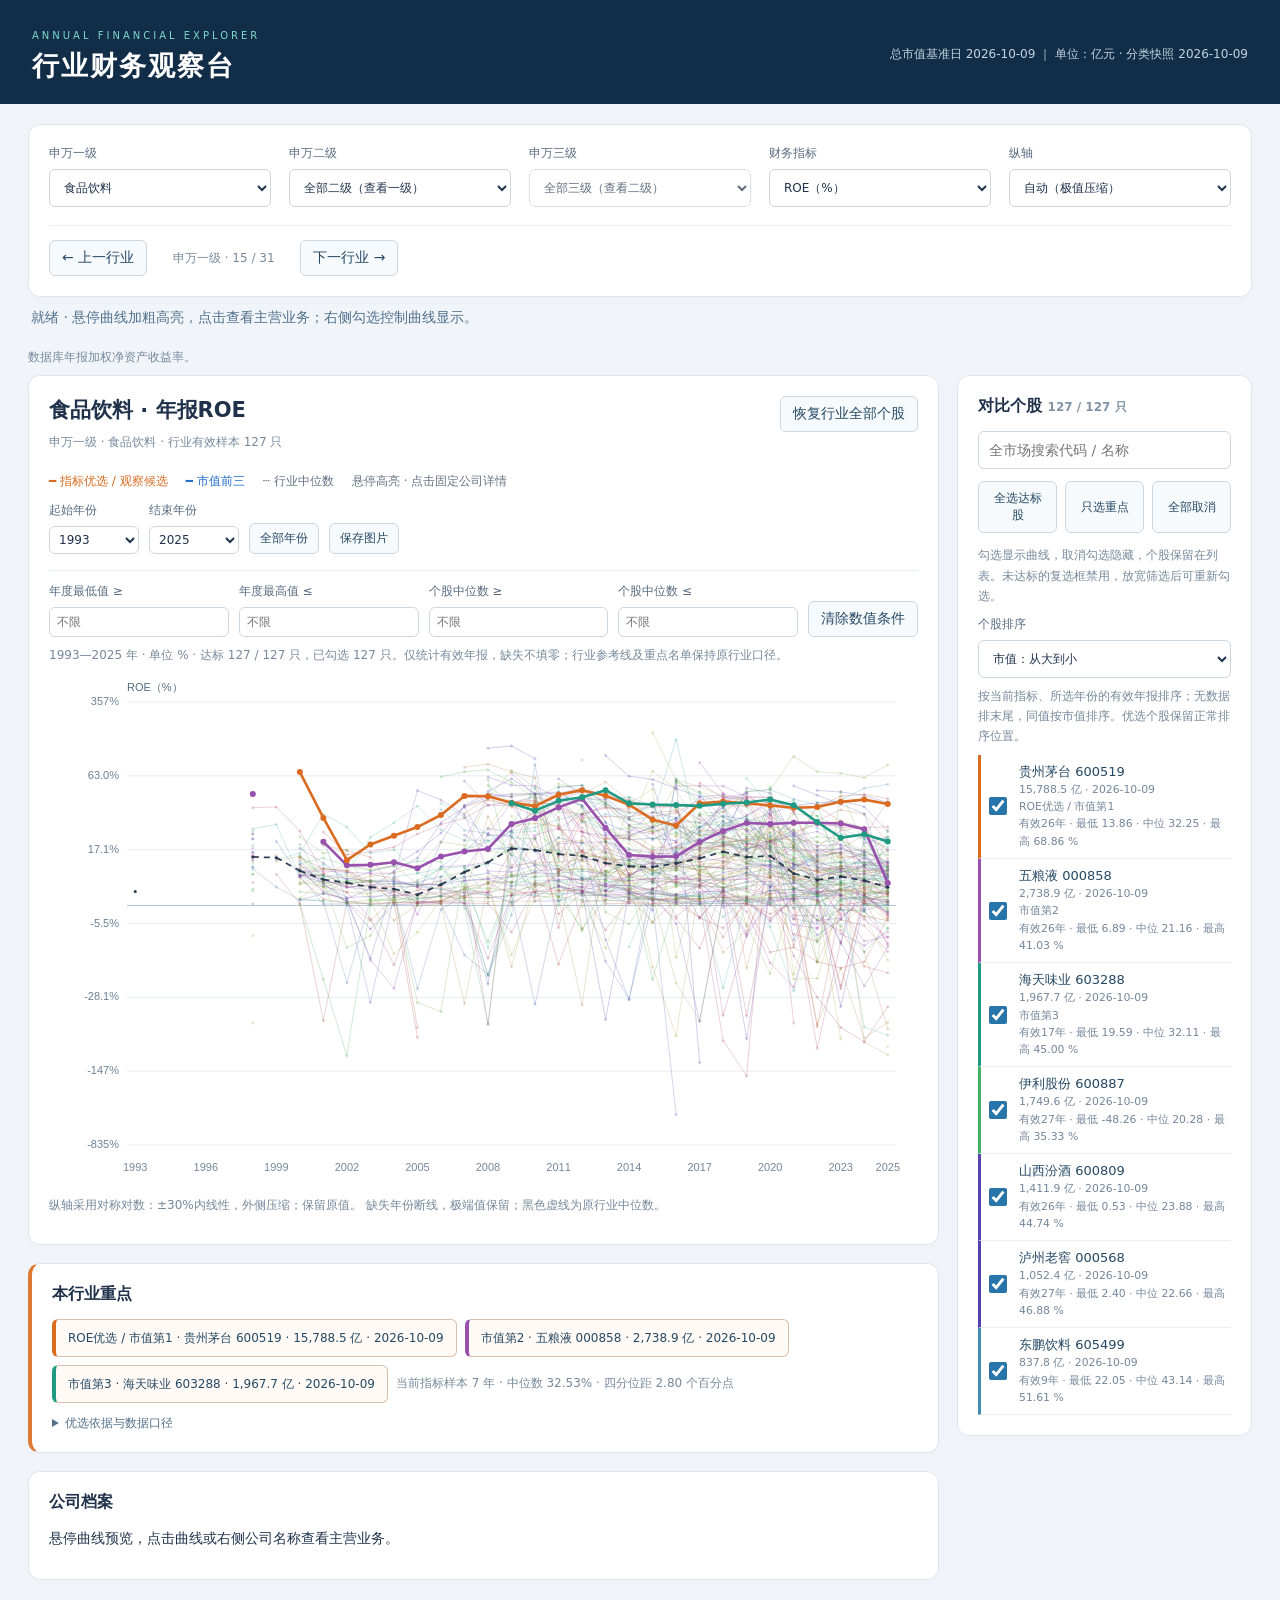
==== index.html @ 8f1af0cc "Add estimated dividend payout trends and annual coverage" ====
<!doctype html>
<html lang="zh-CN"><head><meta charset="utf-8"><meta name="viewport" content="width=device-width,initial-scale=1"><title>行业财务观察台</title><link rel="stylesheet" href="./style.css"><link rel="manifest" href="./manifest.webmanifest"><meta name="theme-color" content="#122d47"><link rel="icon" href="./icon.svg"></head>
<body><header><div><span class="eyebrow">ANNUAL FINANCIAL EXPLORER</span><h1>行业财务观察台</h1></div><div id="stamp"></div></header>
<main><section class="filters card">
<label>申万一级<select id="l1"></select></label><label>申万二级<select id="l2"></select></label><label>申万三级<select id="l3"></select></label>
<label>财务指标<select id="metric"><option value="roe">ROE · 净资产收益率</option><option value="gross_margin">毛利率</option><option value="roa">ROA · 总资产净利率</option><option value="debt_ratio">资产负债率</option></select></label>
<label>纵轴<select id="scale"><option value="auto">自动（极值压缩）</option><option value="linear">线性</option><option value="symlog">对称对数</option></select></label>
<nav class="industry-nav" aria-label="同级行业切换"><button id="prevIndustry" disabled>← 上一行业</button><span id="industryPosition" class="muted"></span><button id="nextIndustry" disabled>下一行业 →</button></nav>
</section>
<div id="status" role="status">正在读取本地数据库…</div>
<p id="metricNote" class="muted"></p><details id="payoutCoverage" hidden style="overflow:auto"></details>
<section class="workspace"><div class="maincol"><div class="card chartcard"><div class="charthead"><div><h2 id="title">年报历史曲线</h2><p id="subtitle"></p></div><button id="reset">恢复行业全部个股</button></div>
<div class="legend"><span class="orange">━ 指标优选 / 观察候选</span><span class="blue">━ 市值前三</span><span id="industryReference">┄ 行业中位数</span><span>悬停高亮 · 点击固定公司详情</span></div>
<div class="mobile-tools"><button id="mobileStocks">选择个股</button><button id="mobileFilters">数值筛选</button></div><div class="years"><label>起始年份 <select id="from"></select></label><label>结束年份 <select id="to"></select></label><button id="allYears">全部年份</button><button id="download">保存图片</button></div>
<div class="value-filters">
<label>年度最低值 ≥<input id="minValue" type="number" step="any" placeholder="不限"></label>
<label>年度最高值 ≤<input id="maxValue" type="number" step="any" placeholder="不限"></label>
<label>个股中位数 ≥<input id="minMedian" type="number" step="any" placeholder="不限"></label>
<label>个股中位数 ≤<input id="maxMedian" type="number" step="any" placeholder="不限"></label>
<button id="resetFilters">清除数值条件</button>
</div><p id="filterSummary" class="muted" role="status"></p>
<div id="plot"><canvas id="chart" aria-label="年报财务曲线图"></canvas><div id="tooltip" hidden></div></div><p id="axisnote" class="muted"></p></div>
<div class="card selection"><h3>本行业重点</h3><div id="picks"></div><details><summary>优选依据与数据口径</summary><p id="method"></p><p>市值前三在所选行业中有该指标数据、且有基准日有效总市值的股票内排名。个股增删只调整对比曲线，行业中位数和行业重点保持原行业口径。切换指标保留当前个股名单，切换行业恢复该行业全部个股。</p><p>年报报告期为12月31日，缺失不填零；除股利支付率外，行业中位数为当年有效个股的简单中位数；股利支付率为同样本分红估算合计除以归母净利润合计。按最近行业归属回溯历史，并非历史成分。毛利率不包含期间费用、税费等，不能代表净盈利能力。</p></details></div>
<div class="card"><h3 id="companyTitle">公司档案</h3><p id="companyMeta">悬停曲线预览，点击曲线或右侧公司名称查看主营业务。</p><div id="business"></div><div id="annual"></div></div></div>
<aside class="card" id="stockPanel"><button class="mobile-close" id="closeStocks">关闭个股面板</button><h3>对比个股 <span id="count"></span></h3><div class="search"><input id="search" placeholder="全市场搜索代码 / 名称" autocomplete="off"><div id="results"></div></div><div class="actions"><button id="selectAll">全选达标股</button><button id="onlyPicks">只选重点</button><button id="clear">全部取消</button></div><p class="muted">勾选显示曲线，取消勾选隐藏，个股保留在列表。未达标的复选框禁用，放宽筛选后可重新勾选。</p><label>个股排序<select id="stockSort" aria-describedby="sortNote"><option value="cap">市值：从大到小</option><option value="min">最小值：从大到小</option><option value="median">中位数：从大到小</option></select></label><p id="sortNote" class="muted">按当前指标、所选年份的有效年报排序；无数据排末尾，同值按市值排序。优选个股保留正常排序位置。</p><div id="roster"></div></aside></section>
</main><script src="./static-api.js"></script><script src="./app.js"></script><script src="./mobile.js"></script></body></html>
---- style.css ----
:root{font-family:"Microsoft YaHei",system-ui,sans-serif;color:#20324b;background:#f1f5f9;font-size:14px}*{box-sizing:border-box}body{margin:0}header{padding:26px 32px 20px;display:flex;justify-content:space-between;align-items:center;background:#122d47;color:white}h1{margin:6px 0 0;font-size:27px;letter-spacing:2px}.eyebrow{font-size:10px;letter-spacing:3px;color:#7ed9ce}#stamp{text-align:right;line-height:1.8;color:#c1d4e2;font-size:12px}main{padding:20px 28px;max-width:2000px;margin:auto}.card{background:white;border:1px solid #dce5ed;border-radius:12px;padding:20px;box-shadow:0 3px 12px #24375205}.filters{display:flex;gap:18px;flex-wrap:wrap;align-items:end}.filters label{flex:1;min-width:145px}label{font-size:12px;color:#596b80}select,input{display:block;width:100%;margin-top:7px;padding:10px;border:1px solid #cbd7e1;background:#fff;border-radius:6px;color:#20324b;font:inherit}button{border:1px solid #cbd7e1;border-radius:6px;padding:8px 12px;background:#f7fafc;color:#254965;cursor:pointer;font:inherit}button:hover{background:#e5f2f7;border-color:#80b6ce}button:disabled{opacity:.4;cursor:wait}#status{padding:12px 3px;color:#50708b;min-height:42px}.workspace{display:grid;grid-template-columns:minmax(0,1fr) 295px;gap:18px}.maincol{min-width:0;display:flex;flex-direction:column;gap:18px}aside{align-self:start;position:sticky;top:12px}h2{margin:0;font-size:21px}h3{margin:0 0 14px;font-size:16px}p{line-height:1.7;margin:8px 0}.muted,#subtitle{color:#77899b;font-size:12px}.charthead{display:flex;justify-content:space-between;gap:16px;align-items:start}.legend{display:flex;flex-wrap:wrap;gap:18px;font-size:12px;margin:12px 0;color:#627182}.orange{color:#d86a20}.blue{color:#216dcb}.years{display:flex;gap:10px;align-items:end}.years select{padding:5px;width:90px}.years button{font-size:12px;padding:6px 10px}#plot{position:relative;height:510px;margin-top:12px}canvas{width:100%;height:100%;display:block;cursor:crosshair}#tooltip{position:absolute;pointer-events:none;background:#152c44f2;color:white;padding:10px 13px;border-radius:6px;box-shadow:0 5px 20px #132f4b33;font-size:12px;line-height:1.8;max-width:300px;z-index:2}.selection{border-left:4px solid #de7934}#picks{display:flex;gap:8px;flex-wrap:wrap;margin-bottom:12px}.pick{border-color:#dcbfa9;background:#fffaf5;text-align:left;font-size:12px;line-height:1.7}summary{cursor:pointer;color:#53718a;font-size:12px}details p{color:#738192;font-size:12px}.actions{display:flex;gap:8px;margin:12px 0}.actions button{flex:1;font-size:12px}#roster{max-height:660px;overflow:auto}.stock{display:flex;align-items:center;border-bottom:1px solid #ecf0f4;padding:8px 0;gap:6px;border-left:3px solid transparent;padding-left:8px}.stock.active{background:#e9f5fb}.stock .name{flex:1;border:0;background:transparent;text-align:left;padding:0;font-size:13px}.stock small{display:block;color:#74869a;line-height:1.6}.stock .remove{border:0;background:transparent;font-size:18px;padding:4px;color:#8998a8}.search{position:relative}#results{max-height:280px;overflow:auto;background:white;box-shadow:0 8px 20px #28445a22}#results button{display:block;width:100%;border-radius:0;text-align:left;border:0;border-bottom:1px solid #edf1f5;font-size:12px}#annual{overflow:auto;max-height:230px}table{border-collapse:collapse;font-size:12px;width:100%;margin-top:16px}td,th{border-bottom:1px solid #e3eaf1;padding:7px 12px;text-align:right}a{color:#2874a1}#business{font-size:13px;line-height:1.9}#business p{margin:5px 0}#count{font-size:12px;color:#8294a5}@media(max-width:1050px){main{padding:16px}.workspace{grid-template-columns:minmax(0,1fr) 250px}.card{padding:14px}#plot{height:460px}}@media(max-width:760px){header{padding:20px}#stamp{display:none}.workspace{display:block}aside{position:static;margin-top:16px}.charthead{display:block}.charthead button{margin-top:8px}.filters{gap:10px}.filters label{min-width:130px}#plot{height:420px}}
:root .industry-nav{flex-basis:100%;display:flex;align-items:center;gap:14px;border-top:1px solid #edf1f5;padding-top:14px}.industry-nav span{min-width:125px;text-align:center}
:root .value-filters{display:flex;gap:10px;flex-wrap:wrap;align-items:end;margin-top:16px;padding-top:12px;border-top:1px solid #e6edf3}.value-filters label{flex:1;min-width:125px}.value-filters input{padding:7px;min-width:0}.stock input[type=checkbox]{width:18px;height:18px;flex:0 0 18px;margin:0 6px 0 0;padding:0;accent-color:#2875aa;cursor:pointer}.stock.filtered{background:#f6f8fa}.stock.filtered .name{color:#8995a3}.stock .filter-reason{color:#a5683e}.years{flex-wrap:wrap}

.mobile-tools,.mobile-close{display:none}
@media(max-width:760px){
 header{padding:14px 16px}h1{font-size:22px}main{padding:10px}.filters{padding:12px;gap:8px}.filters label{min-width:40%;font-size:12px}
 select,input,button{font-size:16px}select{padding:8px}button{min-height:42px}.industry-nav{position:sticky;top:0;background:white;z-index:8;gap:6px!important;justify-content:space-between}.industry-nav span{min-width:90px;font-size:11px}
 .mobile-tools{display:flex;gap:10px;margin:12px 0}.mobile-tools button{flex:1}.value-filters{display:none!important}.value-filters.expanded{display:flex!important}
 #stockPanel{display:none;position:fixed;inset:6px 6px 6px 6px;z-index:30;overflow:auto;margin:0;box-shadow:0 0 0 20px #102d4780}#stockPanel.open{display:block}.mobile-close{display:block;margin:0 0 16px auto}
 #roster{max-height:calc(100dvh - 265px)}.stock{padding-top:12px;padding-bottom:12px}.stock input[type=checkbox]{width:24px;height:24px;flex-basis:24px}
 .years{gap:6px}.years select{width:83px}.years button{min-height:35px}#plot{height:390px}.legend{gap:8px;font-size:11px}.charthead h2{font-size:18px}
}
@media(max-width:940px) and (orientation:landscape){#plot{height:68vh}}
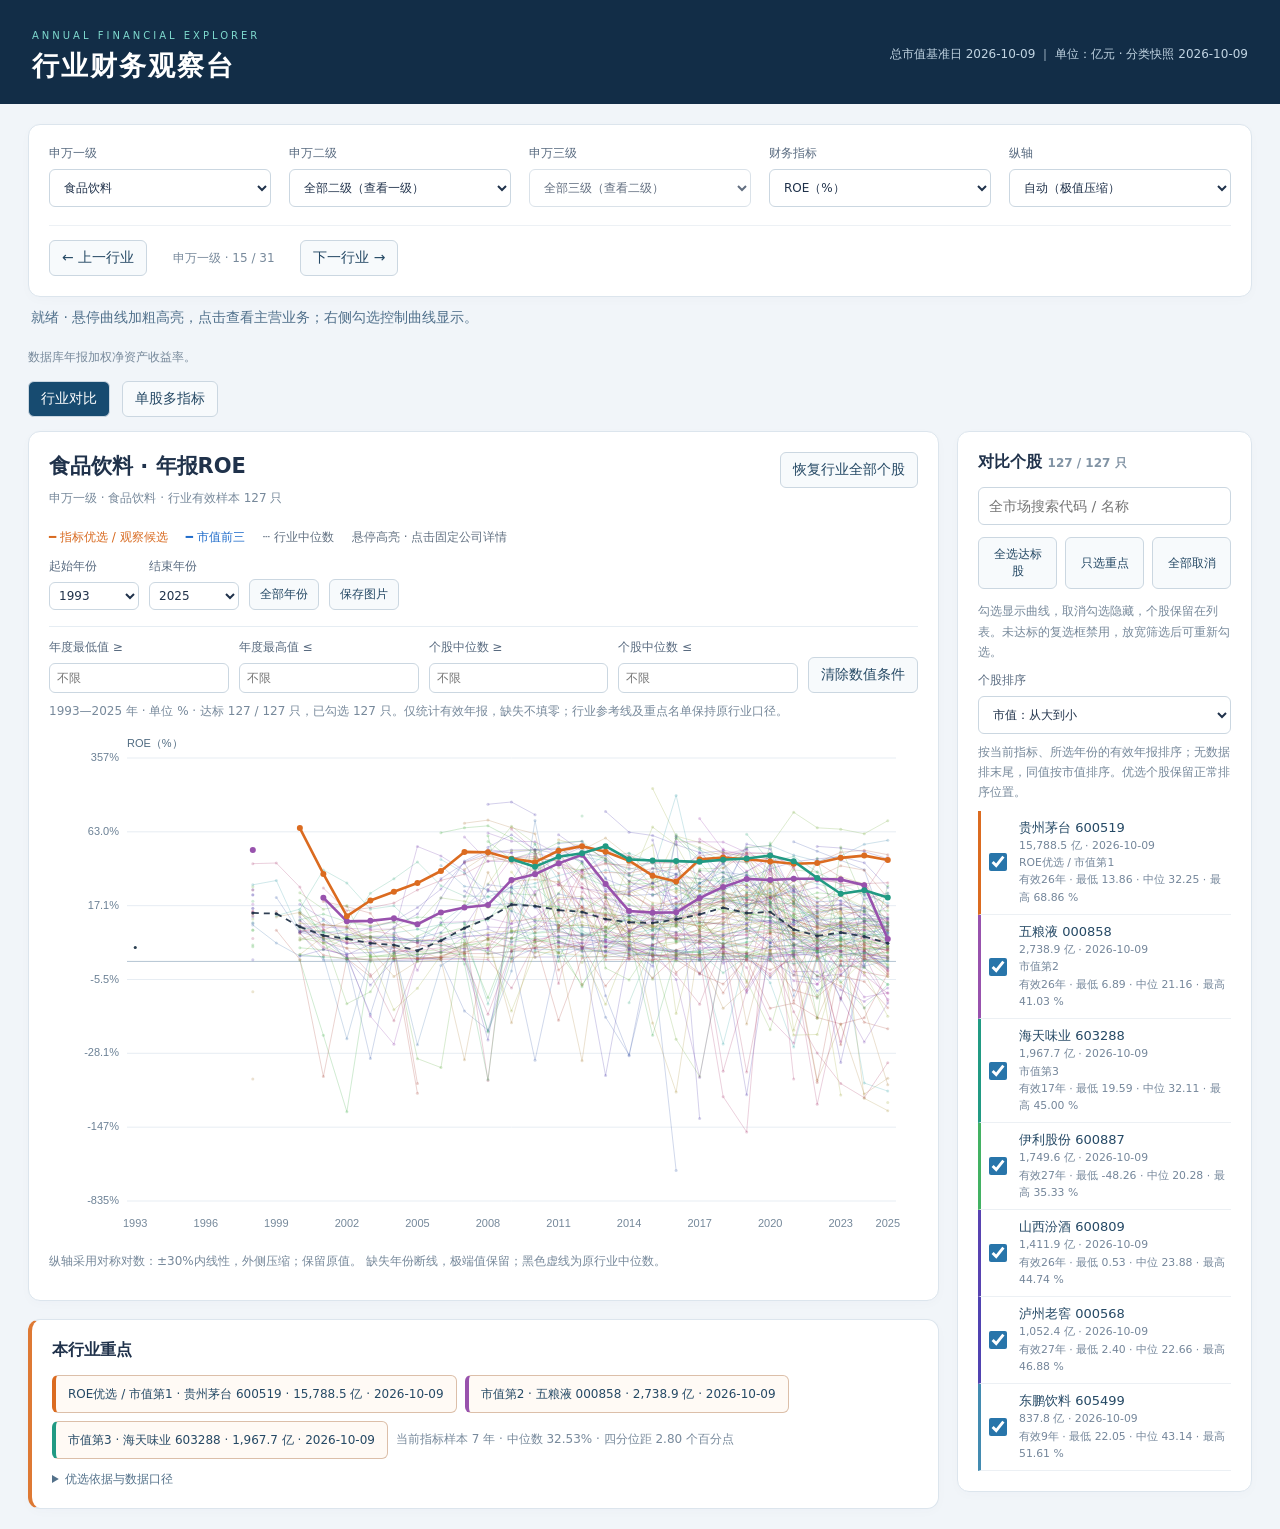
==== commit d914288a: "Add single-company multi-metric view and share history" ====
--- a/index.html
+++ b/index.html
@@ -9,7 +9,7 @@
 </section>
 <div id="status" role="status">正在读取本地数据库…</div>
 <p id="metricNote" class="muted"></p><details id="payoutCoverage" hidden style="overflow:auto"></details>
-<section class="workspace"><div class="maincol"><div class="card chartcard"><div class="charthead"><div><h2 id="title">年报历史曲线</h2><p id="subtitle"></p></div><button id="reset">恢复行业全部个股</button></div>
+<nav class="view-tabs"><button id="industryView" aria-pressed="true">行业对比</button><button id="singleView" aria-pressed="false">单股多指标</button></nav><section class="workspace"><div class="maincol"><div class="card chartcard industry-panel"><div class="charthead"><div><h2 id="title">年报历史曲线</h2><p id="subtitle"></p></div><button id="reset">恢复行业全部个股</button></div>
 <div class="legend"><span class="orange">━ 指标优选 / 观察候选</span><span class="blue">━ 市值前三</span><span id="industryReference">┄ 行业中位数</span><span>悬停高亮 · 点击固定公司详情</span></div>
 <div class="mobile-tools"><button id="mobileStocks">选择个股</button><button id="mobileFilters">数值筛选</button></div><div class="years"><label>起始年份 <select id="from"></select></label><label>结束年份 <select id="to"></select></label><button id="allYears">全部年份</button><button id="download">保存图片</button></div>
 <div class="value-filters">
@@ -20,7 +20,7 @@
 <button id="resetFilters">清除数值条件</button>
 </div><p id="filterSummary" class="muted" role="status"></p>
 <div id="plot"><canvas id="chart" aria-label="年报财务曲线图"></canvas><div id="tooltip" hidden></div></div><p id="axisnote" class="muted"></p></div>
-<div class="card selection"><h3>本行业重点</h3><div id="picks"></div><details><summary>优选依据与数据口径</summary><p id="method"></p><p>市值前三在所选行业中有该指标数据、且有基准日有效总市值的股票内排名。个股增删只调整对比曲线，行业中位数和行业重点保持原行业口径。切换指标保留当前个股名单，切换行业恢复该行业全部个股。</p><p>年报报告期为12月31日，缺失不填零；除股利支付率外，行业中位数为当年有效个股的简单中位数；股利支付率为同样本分红估算合计除以归母净利润合计。按最近行业归属回溯历史，并非历史成分。毛利率不包含期间费用、税费等，不能代表净盈利能力。</p></details></div>
-<div class="card"><h3 id="companyTitle">公司档案</h3><p id="companyMeta">悬停曲线预览，点击曲线或右侧公司名称查看主营业务。</p><div id="business"></div><div id="annual"></div></div></div>
+<div class="card selection industry-panel"><h3>本行业重点</h3><div id="picks"></div><details><summary>优选依据与数据口径</summary><p id="method"></p><p>市值前三在所选行业中有该指标数据、且有基准日有效总市值的股票内排名。个股增删只调整对比曲线，行业中位数和行业重点保持原行业口径。切换指标保留当前个股名单，切换行业恢复该行业全部个股。</p><p>年报报告期为12月31日，缺失不填零；除股利支付率外，行业中位数为当年有效个股的简单中位数；股利支付率为同样本分红估算合计除以归母净利润合计。按最近行业归属回溯历史，并非历史成分。毛利率不包含期间费用、税费等，不能代表净盈利能力。</p></details></div>
+<div class="card" id="companyPanel" hidden><nav class="company-nav"><button id="prevCompany" disabled>← 上一只</button><span id="companyPosition"></span><button id="nextCompany" disabled>下一只 →</button></nav><h3 id="companyTitle">公司档案</h3><p id="companyMeta">悬停曲线预览，点击曲线或右侧公司名称查看主营业务。</p><div id="companyDashboard"></div><div id="companyShares"></div><details><summary>主营业务与当前指标原值</summary><div id="business"></div><div id="annual"></div></details></div></div>
 <aside class="card" id="stockPanel"><button class="mobile-close" id="closeStocks">关闭个股面板</button><h3>对比个股 <span id="count"></span></h3><div class="search"><input id="search" placeholder="全市场搜索代码 / 名称" autocomplete="off"><div id="results"></div></div><div class="actions"><button id="selectAll">全选达标股</button><button id="onlyPicks">只选重点</button><button id="clear">全部取消</button></div><p class="muted">勾选显示曲线，取消勾选隐藏，个股保留在列表。未达标的复选框禁用，放宽筛选后可重新勾选。</p><label>个股排序<select id="stockSort" aria-describedby="sortNote"><option value="cap">市值：从大到小</option><option value="min">最小值：从大到小</option><option value="median">中位数：从大到小</option></select></label><p id="sortNote" class="muted">按当前指标、所选年份的有效年报排序；无数据排末尾，同值按市值排序。优选个股保留正常排序位置。</p><div id="roster"></div></aside></section>
-</main><script src="./static-api.js"></script><script src="./app.js"></script><script src="./mobile.js"></script></body></html>
+</main><script src="./static-api.js"></script><script src="./app.js"></script><script src="./mobile.js"></script><script src="./company-view.js"></script></body></html>
--- a/style.css
+++ b/style.css
@@ -12,3 +12,7 @@
  .years{gap:6px}.years select{width:83px}.years button{min-height:35px}#plot{height:390px}.legend{gap:8px;font-size:11px}.charthead h2{font-size:18px}
 }
 @media(max-width:940px) and (orientation:landscape){#plot{height:68vh}}
+
+[hidden]{display:none!important}.view-tabs,.company-nav{display:flex;gap:12px;align-items:center;flex-wrap:wrap;margin:14px 0}.view-tabs [aria-pressed=true]{background:#174b70;color:white}.company-nav{position:sticky;top:0;background:white;padding:12px 0;z-index:3;border-bottom:1px solid #e1e9f0}.company-grid{display:grid;grid-template-columns:repeat(2,minmax(0,1fr));gap:14px}.company-metric-card{border:1px solid #dfe8ef;border-radius:8px;padding:12px;min-width:0}.company-metric-card h4{margin:0 0 10px}.company-metric-card svg{width:100%;display:block}.company-metric-card .muted{font-size:11px;line-height:1.5}.company-metrics{display:flex;flex-wrap:wrap;gap:10px;padding:12px 0}.company-metrics label{display:flex;align-items:center;gap:5px;font-size:12px}.company-metrics input{width:16px;height:16px;margin:0}.company-table{overflow:auto;max-height:420px}.company-table th{white-space:nowrap}.company-table td{min-width:90px}#companyShares{margin-top:24px}@media(max-width:760px){.company-grid{grid-template-columns:1fr}.company-nav span{order:3;flex-basis:100%;font-size:12px}.company-nav button{flex:1}}
+
+#companyShares td:first-child{white-space:nowrap}
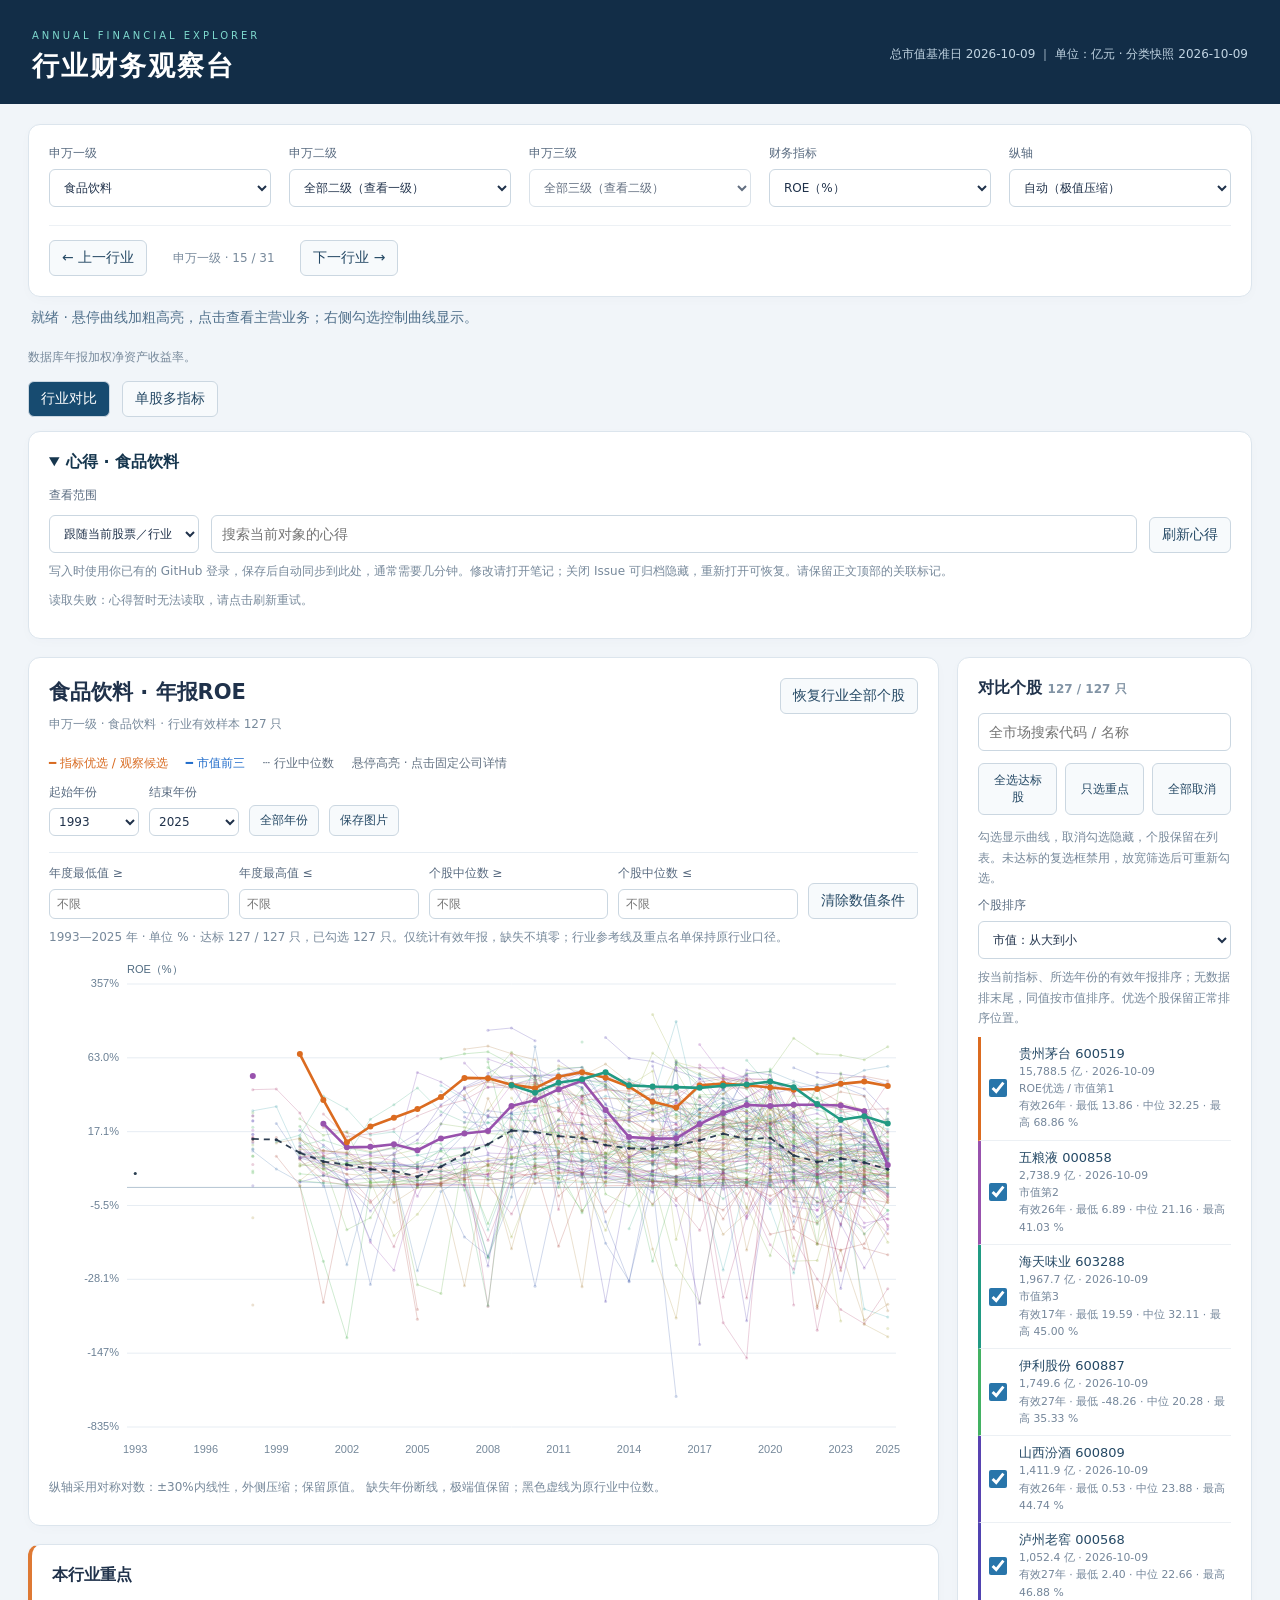
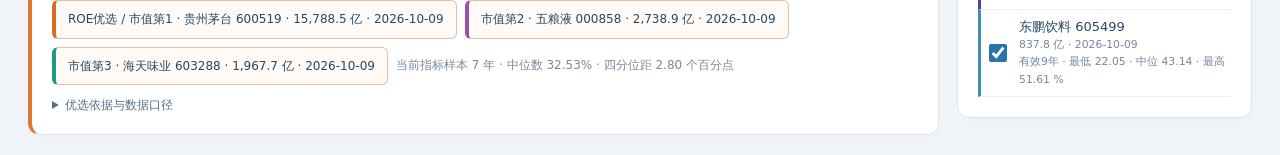
==== commit a0af6937: "Add owner-only GitHub notes for stocks and industries" ====
--- a/index.html
+++ b/index.html
@@ -9,7 +9,7 @@
 </section>
 <div id="status" role="status">正在读取本地数据库…</div>
 <p id="metricNote" class="muted"></p><details id="payoutCoverage" hidden style="overflow:auto"></details>
-<nav class="view-tabs"><button id="industryView" aria-pressed="true">行业对比</button><button id="singleView" aria-pressed="false">单股多指标</button></nav><section class="workspace"><div class="maincol"><div class="card chartcard industry-panel"><div class="charthead"><div><h2 id="title">年报历史曲线</h2><p id="subtitle"></p></div><button id="reset">恢复行业全部个股</button></div>
+<nav class="view-tabs"><button id="industryView" aria-pressed="true">行业对比</button><button id="singleView" aria-pressed="false">单股多指标</button></nav><section class="card notes-panel"><details open><summary id="notesTitle">备注与心得</summary><div class="notes-toolbar"><label>查看范围<select id="notesScope"><option value="auto">跟随当前股票／行业</option><option value="industry">当前行业心得</option></select></label><input id="notesSearch" type="search" placeholder="搜索当前对象的心得" aria-label="搜索心得"><a id="writeNote" class="note-write" target="_blank" rel="noopener noreferrer" hidden>写心得（GitHub）</a><button id="refreshNotes">刷新心得</button></div><p class="muted">写入时使用你已有的 GitHub 登录，保存后自动同步到此处，通常需要几分钟。修改请打开笔记；关闭 Issue 可归档隐藏，重新打开可恢复。请保留正文顶部的关联标记。</p><p id="notesStatus" class="muted" role="status">正在读取心得…</p><div id="notesList"></div></details></section><section class="workspace"><div class="maincol"><div class="card chartcard industry-panel"><div class="charthead"><div><h2 id="title">年报历史曲线</h2><p id="subtitle"></p></div><button id="reset">恢复行业全部个股</button></div>
 <div class="legend"><span class="orange">━ 指标优选 / 观察候选</span><span class="blue">━ 市值前三</span><span id="industryReference">┄ 行业中位数</span><span>悬停高亮 · 点击固定公司详情</span></div>
 <div class="mobile-tools"><button id="mobileStocks">选择个股</button><button id="mobileFilters">数值筛选</button></div><div class="years"><label>起始年份 <select id="from"></select></label><label>结束年份 <select id="to"></select></label><button id="allYears">全部年份</button><button id="download">保存图片</button></div>
 <div class="value-filters">
@@ -21,6 +21,6 @@
 </div><p id="filterSummary" class="muted" role="status"></p>
 <div id="plot"><canvas id="chart" aria-label="年报财务曲线图"></canvas><div id="tooltip" hidden></div></div><p id="axisnote" class="muted"></p></div>
 <div class="card selection industry-panel"><h3>本行业重点</h3><div id="picks"></div><details><summary>优选依据与数据口径</summary><p id="method"></p><p>市值前三在所选行业中有该指标数据、且有基准日有效总市值的股票内排名。个股增删只调整对比曲线，行业中位数和行业重点保持原行业口径。切换指标保留当前个股名单，切换行业恢复该行业全部个股。</p><p>年报报告期为12月31日，缺失不填零；除股利支付率外，行业中位数为当年有效个股的简单中位数；股利支付率为同样本分红估算合计除以归母净利润合计。按最近行业归属回溯历史，并非历史成分。毛利率不包含期间费用、税费等，不能代表净盈利能力。</p></details></div>
-<div class="card" id="companyPanel" hidden><nav class="company-nav"><button id="prevCompany" disabled>← 上一只</button><span id="companyPosition"></span><button id="nextCompany" disabled>下一只 →</button></nav><h3 id="companyTitle">公司档案</h3><p id="companyMeta">悬停曲线预览，点击曲线或右侧公司名称查看主营业务。</p><div id="companyDashboard"></div><div id="companyShares"></div><details><summary>主营业务与当前指标原值</summary><div id="business"></div><div id="annual"></div></details></div></div>
+<div class="card" id="companyPanel" hidden><nav class="company-nav"><button id="prevCompany" disabled>← 上一只</button><span id="companyPosition"></span><button id="nextCompany" disabled>下一只 →</button></nav><h3 id="companyTitle">公司档案</h3><p id="companyMeta">悬停曲线预览，点击曲线或右侧公司名称查看主营业务。</p><div id="companyMarket"></div><div id="companyDashboard"></div><div id="companyShares"></div><details><summary>主营业务与当前指标原值</summary><div id="business"></div><div id="annual"></div></details></div></div>
 <aside class="card" id="stockPanel"><button class="mobile-close" id="closeStocks">关闭个股面板</button><h3>对比个股 <span id="count"></span></h3><div class="search"><input id="search" placeholder="全市场搜索代码 / 名称" autocomplete="off"><div id="results"></div></div><div class="actions"><button id="selectAll">全选达标股</button><button id="onlyPicks">只选重点</button><button id="clear">全部取消</button></div><p class="muted">勾选显示曲线，取消勾选隐藏，个股保留在列表。未达标的复选框禁用，放宽筛选后可重新勾选。</p><label>个股排序<select id="stockSort" aria-describedby="sortNote"><option value="cap">市值：从大到小</option><option value="min">最小值：从大到小</option><option value="median">中位数：从大到小</option></select></label><p id="sortNote" class="muted">按当前指标、所选年份的有效年报排序；无数据排末尾，同值按市值排序。优选个股保留正常排序位置。</p><div id="roster"></div></aside></section>
-</main><script src="./static-api.js"></script><script src="./app.js"></script><script src="./mobile.js"></script><script src="./company-view.js"></script></body></html>
+</main><script src="./static-api.js"></script><script src="./app.js"></script><script src="./mobile.js"></script><script src="./company-view.js"></script><script src="./notes.js"></script></body></html>
--- a/style.css
+++ b/style.css
@@ -16,3 +16,5 @@
 [hidden]{display:none!important}.view-tabs,.company-nav{display:flex;gap:12px;align-items:center;flex-wrap:wrap;margin:14px 0}.view-tabs [aria-pressed=true]{background:#174b70;color:white}.company-nav{position:sticky;top:0;background:white;padding:12px 0;z-index:3;border-bottom:1px solid #e1e9f0}.company-grid{display:grid;grid-template-columns:repeat(2,minmax(0,1fr));gap:14px}.company-metric-card{border:1px solid #dfe8ef;border-radius:8px;padding:12px;min-width:0}.company-metric-card h4{margin:0 0 10px}.company-metric-card svg{width:100%;display:block}.company-metric-card .muted{font-size:11px;line-height:1.5}.company-metrics{display:flex;flex-wrap:wrap;gap:10px;padding:12px 0}.company-metrics label{display:flex;align-items:center;gap:5px;font-size:12px}.company-metrics input{width:16px;height:16px;margin:0}.company-table{overflow:auto;max-height:420px}.company-table th{white-space:nowrap}.company-table td{min-width:90px}#companyShares{margin-top:24px}@media(max-width:760px){.company-grid{grid-template-columns:1fr}.company-nav span{order:3;flex-basis:100%;font-size:12px}.company-nav button{flex:1}}
 
 #companyShares td:first-child{white-space:nowrap}
+
+.notes-panel{margin-bottom:18px}.notes-panel>details>summary{font-size:16px;font-weight:600;color:#16364e}.notes-toolbar{display:flex;align-items:end;gap:12px;flex-wrap:wrap;margin-top:14px}.notes-toolbar label{display:flex;flex-direction:column;gap:4px;font-size:12px}.notes-toolbar input{flex:1;min-width:160px}.note-write{padding:9px 12px;border-radius:6px;background:#174b70;color:white;text-decoration:none}.note-item{padding:12px 0;border-bottom:1px solid #e3eaf1}.note-body{white-space:pre-wrap;overflow-wrap:anywhere;font-size:14px;line-height:1.8;padding:12px 0}#notesList{max-height:380px;overflow:auto}.note-item a{font-size:12px}@media(max-width:760px){.notes-toolbar>*{max-width:100%}.notes-toolbar input{flex-basis:100%}.notes-panel .muted{font-size:12px}}
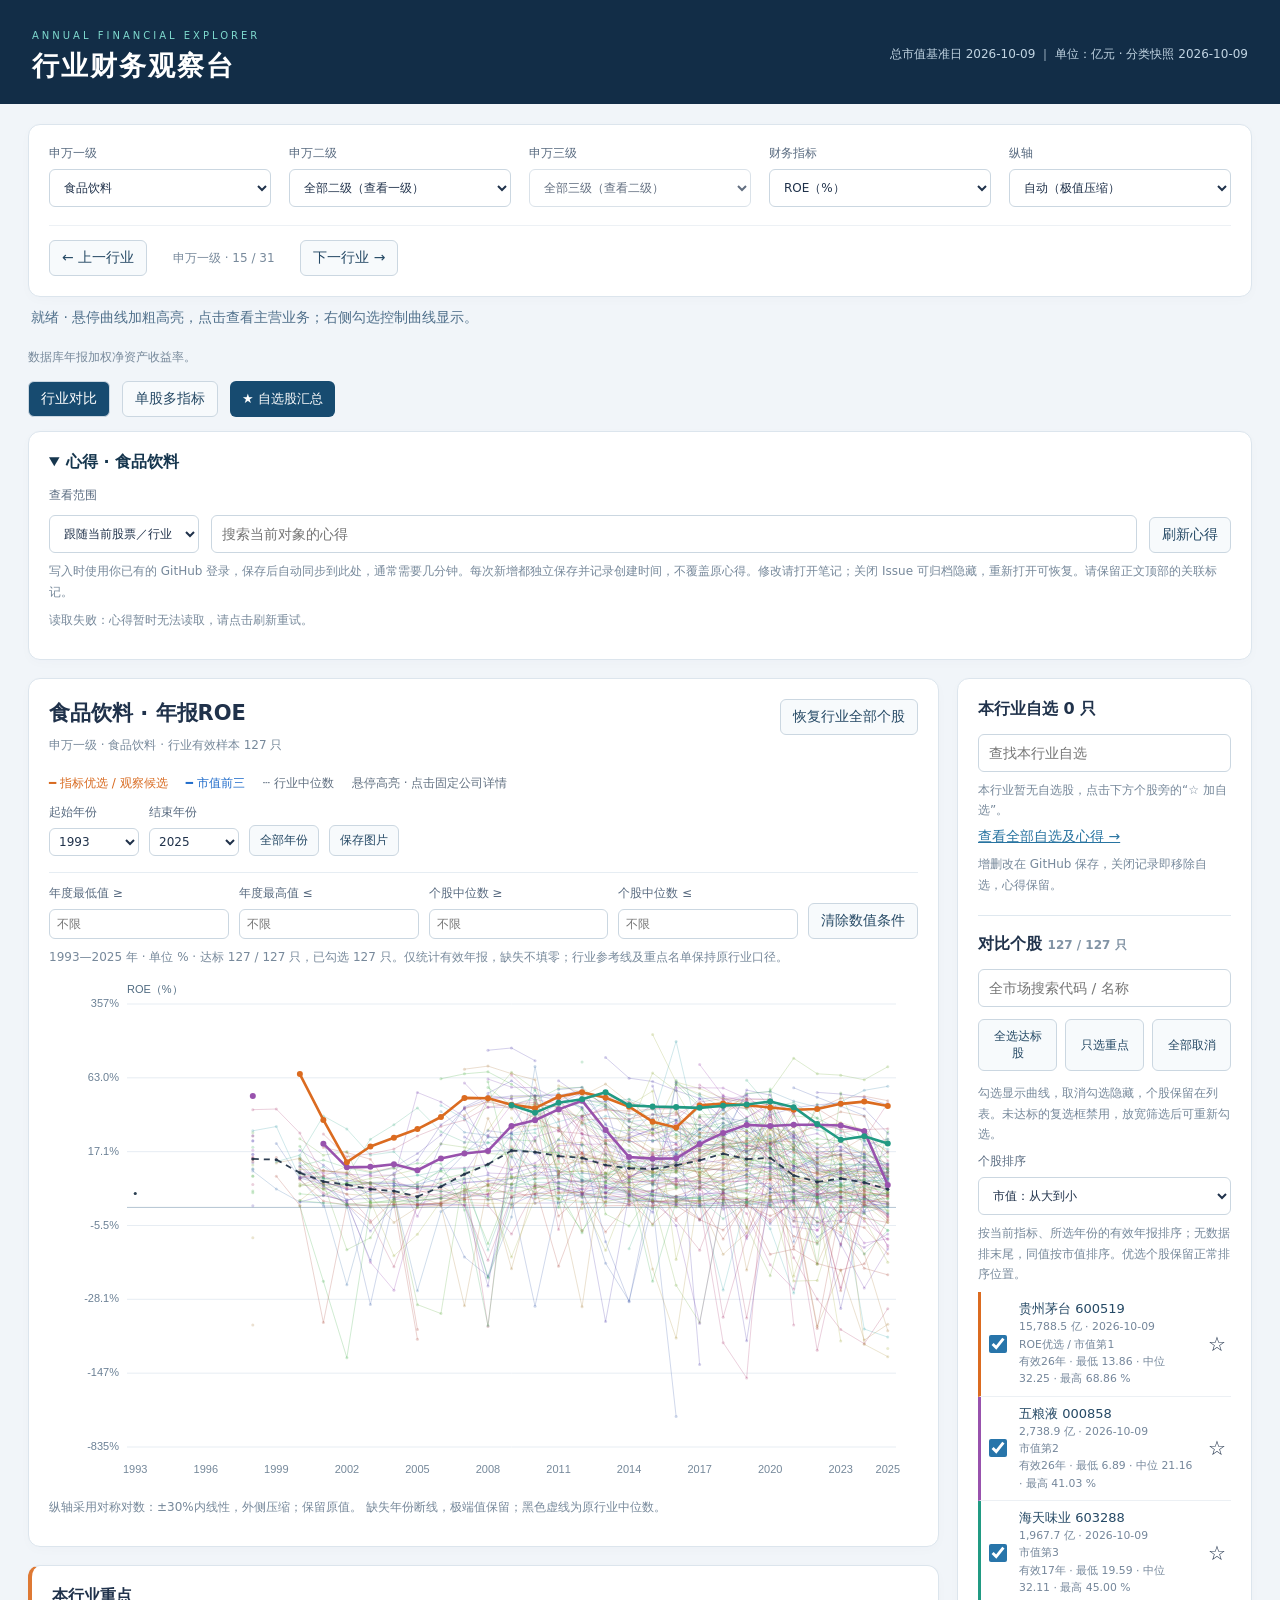
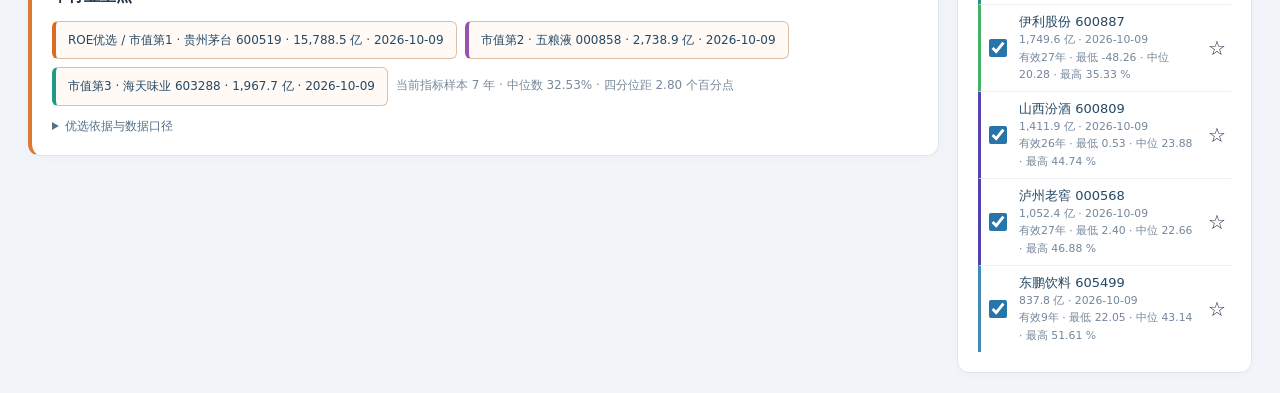
==== commit e90b9da7: "Add synchronized watchlist and timestamped note history" ====
--- a/index.html
+++ b/index.html
@@ -9,7 +9,7 @@
 </section>
 <div id="status" role="status">正在读取本地数据库…</div>
 <p id="metricNote" class="muted"></p><details id="payoutCoverage" hidden style="overflow:auto"></details>
-<nav class="view-tabs"><button id="industryView" aria-pressed="true">行业对比</button><button id="singleView" aria-pressed="false">单股多指标</button></nav><section class="card notes-panel"><details open><summary id="notesTitle">备注与心得</summary><div class="notes-toolbar"><label>查看范围<select id="notesScope"><option value="auto">跟随当前股票／行业</option><option value="industry">当前行业心得</option></select></label><input id="notesSearch" type="search" placeholder="搜索当前对象的心得" aria-label="搜索心得"><a id="writeNote" class="note-write" target="_blank" rel="noopener noreferrer" hidden>写心得（GitHub）</a><button id="refreshNotes">刷新心得</button></div><p class="muted">写入时使用你已有的 GitHub 登录，保存后自动同步到此处，通常需要几分钟。修改请打开笔记；关闭 Issue 可归档隐藏，重新打开可恢复。请保留正文顶部的关联标记。</p><p id="notesStatus" class="muted" role="status">正在读取心得…</p><div id="notesList"></div></details></section><section class="workspace"><div class="maincol"><div class="card chartcard industry-panel"><div class="charthead"><div><h2 id="title">年报历史曲线</h2><p id="subtitle"></p></div><button id="reset">恢复行业全部个股</button></div>
+<nav class="view-tabs"><button id="industryView" aria-pressed="true">行业对比</button><button id="singleView" aria-pressed="false">单股多指标</button><a class="note-write" href="./watchlist.html">★ 自选股汇总</a></nav><section class="card notes-panel"><details open><summary id="notesTitle">备注与心得</summary><div class="notes-toolbar"><label>查看范围<select id="notesScope"><option value="auto">跟随当前股票／行业</option><option value="industry">当前行业心得</option></select></label><input id="notesSearch" type="search" placeholder="搜索当前对象的心得" aria-label="搜索心得"><a id="writeNote" class="note-write" target="_blank" rel="noopener noreferrer" hidden>新增心得（不覆盖）</a><button id="refreshNotes">刷新心得</button></div><p class="muted">写入时使用你已有的 GitHub 登录，保存后自动同步到此处，通常需要几分钟。每次新增都独立保存并记录创建时间，不覆盖原心得。修改请打开笔记；关闭 Issue 可归档隐藏，重新打开可恢复。请保留正文顶部的关联标记。</p><p id="notesStatus" class="muted" role="status">正在读取心得…</p><div id="notesList"></div></details></section><section class="workspace"><div class="maincol"><div class="card chartcard industry-panel"><div class="charthead"><div><h2 id="title">年报历史曲线</h2><p id="subtitle"></p></div><button id="reset">恢复行业全部个股</button></div>
 <div class="legend"><span class="orange">━ 指标优选 / 观察候选</span><span class="blue">━ 市值前三</span><span id="industryReference">┄ 行业中位数</span><span>悬停高亮 · 点击固定公司详情</span></div>
 <div class="mobile-tools"><button id="mobileStocks">选择个股</button><button id="mobileFilters">数值筛选</button></div><div class="years"><label>起始年份 <select id="from"></select></label><label>结束年份 <select id="to"></select></label><button id="allYears">全部年份</button><button id="download">保存图片</button></div>
 <div class="value-filters">
@@ -21,6 +21,6 @@
 </div><p id="filterSummary" class="muted" role="status"></p>
 <div id="plot"><canvas id="chart" aria-label="年报财务曲线图"></canvas><div id="tooltip" hidden></div></div><p id="axisnote" class="muted"></p></div>
 <div class="card selection industry-panel"><h3>本行业重点</h3><div id="picks"></div><details><summary>优选依据与数据口径</summary><p id="method"></p><p>市值前三在所选行业中有该指标数据、且有基准日有效总市值的股票内排名。个股增删只调整对比曲线，行业中位数和行业重点保持原行业口径。切换指标保留当前个股名单，切换行业恢复该行业全部个股。</p><p>年报报告期为12月31日，缺失不填零；除股利支付率外，行业中位数为当年有效个股的简单中位数；股利支付率为同样本分红估算合计除以归母净利润合计。按最近行业归属回溯历史，并非历史成分。毛利率不包含期间费用、税费等，不能代表净盈利能力。</p></details></div>
-<div class="card" id="companyPanel" hidden><nav class="company-nav"><button id="prevCompany" disabled>← 上一只</button><span id="companyPosition"></span><button id="nextCompany" disabled>下一只 →</button></nav><h3 id="companyTitle">公司档案</h3><p id="companyMeta">悬停曲线预览，点击曲线或右侧公司名称查看主营业务。</p><div id="companyMarket"></div><div id="companyDashboard"></div><div id="companyShares"></div><details><summary>主营业务与当前指标原值</summary><div id="business"></div><div id="annual"></div></details></div></div>
-<aside class="card" id="stockPanel"><button class="mobile-close" id="closeStocks">关闭个股面板</button><h3>对比个股 <span id="count"></span></h3><div class="search"><input id="search" placeholder="全市场搜索代码 / 名称" autocomplete="off"><div id="results"></div></div><div class="actions"><button id="selectAll">全选达标股</button><button id="onlyPicks">只选重点</button><button id="clear">全部取消</button></div><p class="muted">勾选显示曲线，取消勾选隐藏，个股保留在列表。未达标的复选框禁用，放宽筛选后可重新勾选。</p><label>个股排序<select id="stockSort" aria-describedby="sortNote"><option value="cap">市值：从大到小</option><option value="min">最小值：从大到小</option><option value="median">中位数：从大到小</option></select></label><p id="sortNote" class="muted">按当前指标、所选年份的有效年报排序；无数据排末尾，同值按市值排序。优选个股保留正常排序位置。</p><div id="roster"></div></aside></section>
-</main><script src="./static-api.js"></script><script src="./app.js"></script><script src="./mobile.js"></script><script src="./company-view.js"></script><script src="./notes.js"></script></body></html>
+<div class="card" id="companyPanel" hidden><nav class="company-nav"><button id="prevCompany" disabled>← 上一只</button><span id="companyPosition"></span><button id="nextCompany" disabled>下一只 →</button></nav><h3 id="companyTitle">公司档案</h3><p id="companyMeta">悬停曲线预览，点击曲线或右侧公司名称查看主营业务。</p><div id="companyWatchActions" class="watch-toolbar"></div><div id="companyMarket"></div><div id="companyDashboard"></div><div id="companyShares"></div><details><summary>主营业务与当前指标原值</summary><div id="business"></div><div id="annual"></div></details></div></div>
+<aside class="card" id="stockPanel"><button class="mobile-close" id="closeStocks">关闭个股面板</button><section class="industry-watch"><h3>本行业自选 <span id="industryWatchCount"></span></h3><input id="industryWatchSearch" type="search" placeholder="查找本行业自选" aria-label="查找本行业自选"><div id="industryWatchList"></div><a href="./watchlist.html">查看全部自选及心得 →</a><p class="muted">增删改在 GitHub 保存，关闭记录即移除自选，心得保留。</p></section><h3>对比个股 <span id="count"></span></h3><div class="search"><input id="search" placeholder="全市场搜索代码 / 名称" autocomplete="off"><div id="results"></div></div><div class="actions"><button id="selectAll">全选达标股</button><button id="onlyPicks">只选重点</button><button id="clear">全部取消</button></div><p class="muted">勾选显示曲线，取消勾选隐藏，个股保留在列表。未达标的复选框禁用，放宽筛选后可重新勾选。</p><label>个股排序<select id="stockSort" aria-describedby="sortNote"><option value="cap">市值：从大到小</option><option value="min">最小值：从大到小</option><option value="median">中位数：从大到小</option></select></label><p id="sortNote" class="muted">按当前指标、所选年份的有效年报排序；无数据排末尾，同值按市值排序。优选个股保留正常排序位置。</p><div id="roster"></div></aside></section>
+</main><script src="./static-api.js"></script><script src="./app.js"></script><script src="./mobile.js"></script><script src="./company-view.js"></script><script src="./notes.js"></script><script src="./watchlist-common.js"></script><script src="./watchlist.js"></script></body></html>
--- a/style.css
+++ b/style.css
@@ -18,3 +18,7 @@
 #companyShares td:first-child{white-space:nowrap}
 
 .notes-panel{margin-bottom:18px}.notes-panel>details>summary{font-size:16px;font-weight:600;color:#16364e}.notes-toolbar{display:flex;align-items:end;gap:12px;flex-wrap:wrap;margin-top:14px}.notes-toolbar label{display:flex;flex-direction:column;gap:4px;font-size:12px}.notes-toolbar input{flex:1;min-width:160px}.note-write{padding:9px 12px;border-radius:6px;background:#174b70;color:white;text-decoration:none}.note-item{padding:12px 0;border-bottom:1px solid #e3eaf1}.note-body{white-space:pre-wrap;overflow-wrap:anywhere;font-size:14px;line-height:1.8;padding:12px 0}#notesList{max-height:380px;overflow:auto}.note-item a{font-size:12px}@media(max-width:760px){.notes-toolbar>*{max-width:100%}.notes-toolbar input{flex-basis:100%}.notes-panel .muted{font-size:12px}}
+
+.watch-toolbar{display:flex;gap:12px;align-items:end;flex-wrap:wrap;margin:12px 0}.watch-toolbar label{display:flex;flex-direction:column;gap:4px;font-size:12px}.watch-toolbar input{min-width:160px;max-width:100%}.watch-table-wrap{overflow:auto}#watchTable{min-width:1350px}#watchTable td{vertical-align:top}#watchTable small{display:block;color:#718398;margin-top:5px}#watchTable th{white-space:nowrap}.watch-notes-cell{min-width:240px;max-width:420px;text-align:left}.watch-notes-cell details{margin-bottom:9px}.watch-notes-cell .note-body{max-height:300px;overflow:auto}.watch-toggle{display:inline-block;font-size:12px;white-space:nowrap;padding:5px}.stock .watch-toggle{font-size:20px}.stock .name{min-width:0}.watch-industry-row{display:flex;flex-wrap:wrap;gap:5px;align-items:center;padding:6px 0}.watch-industry-row button{font-size:12px}.watch-industry-row small{color:#74869a}.industry-watch{border-bottom:1px solid #dfe8ef;padding-bottom:12px;margin-bottom:18px}#industryWatchList{max-height:240px;overflow:auto}.view-tabs a{font-size:13px}@media(max-width:760px){.watch-toolbar input{width:100%}.watch-toolbar label{flex:1;min-width:120px}}
+
+.watch-toolbar .watch-add-stock{flex:1;min-width:240px}
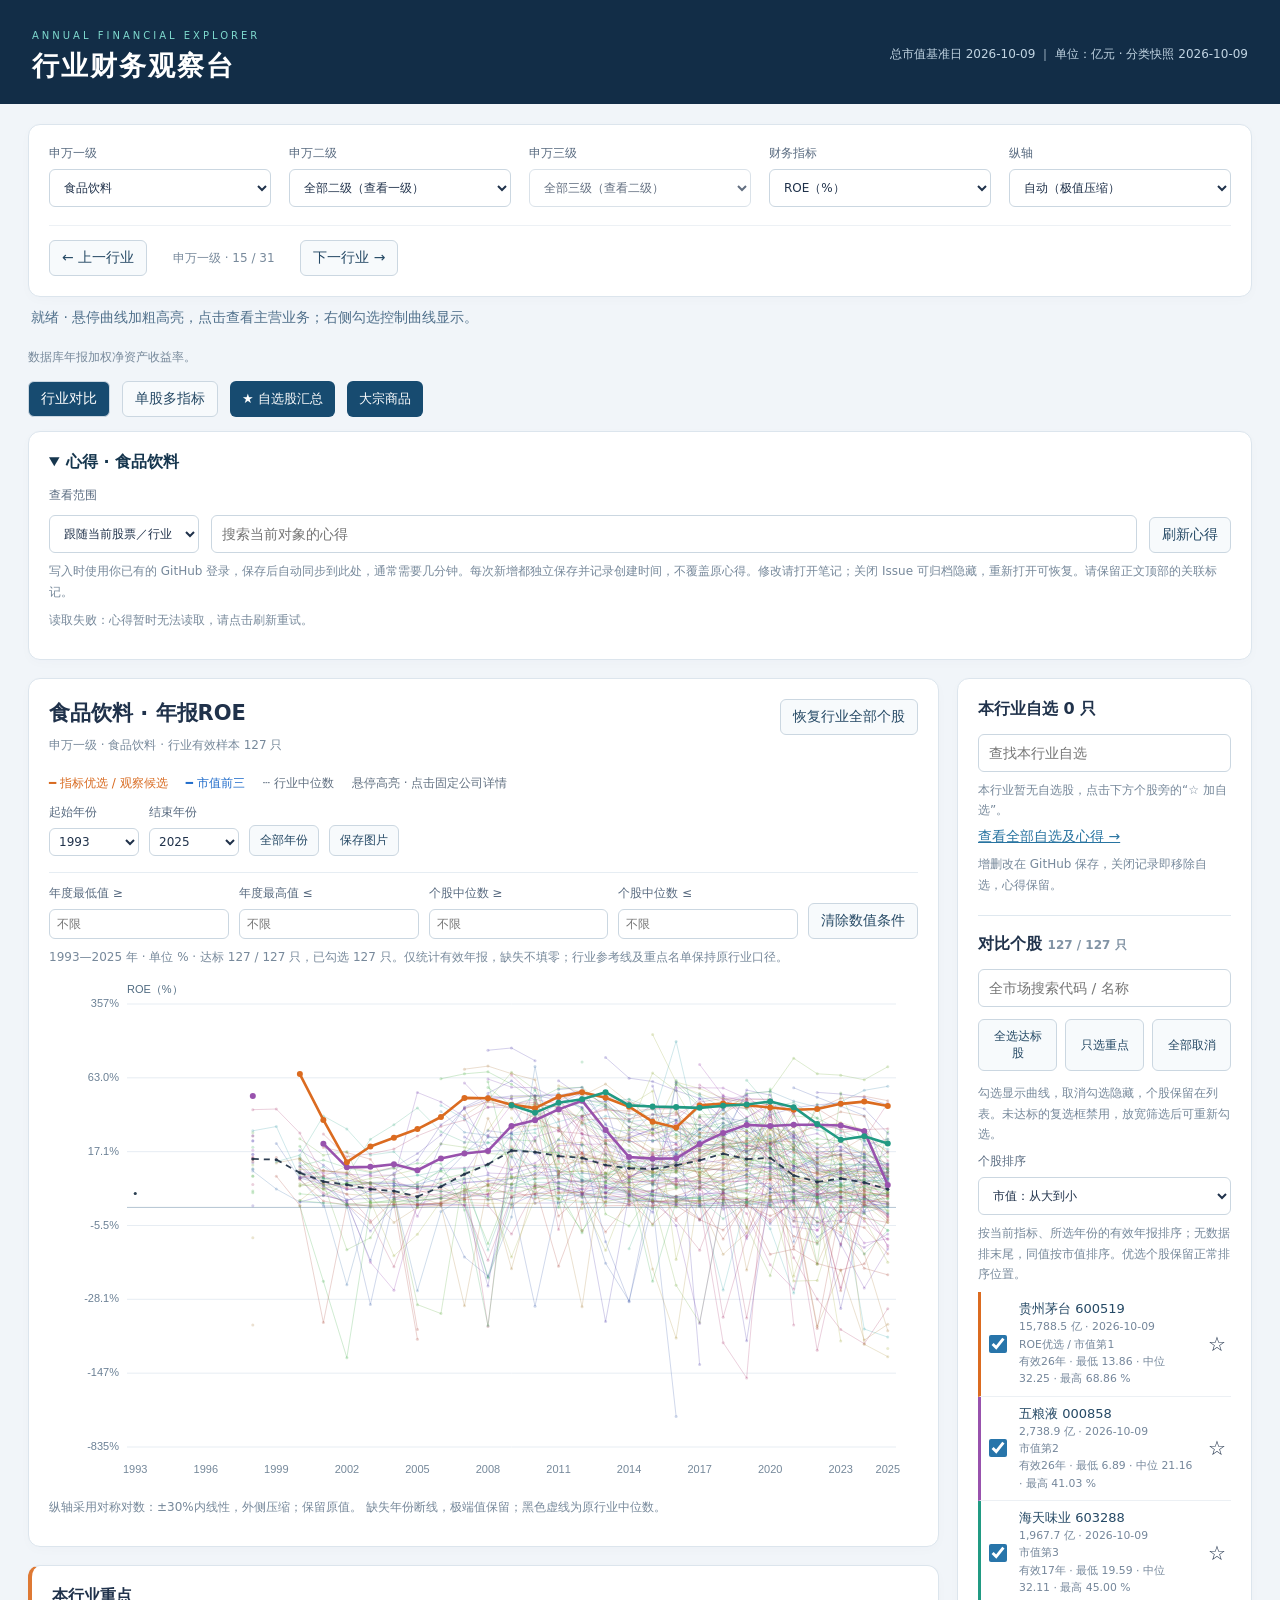
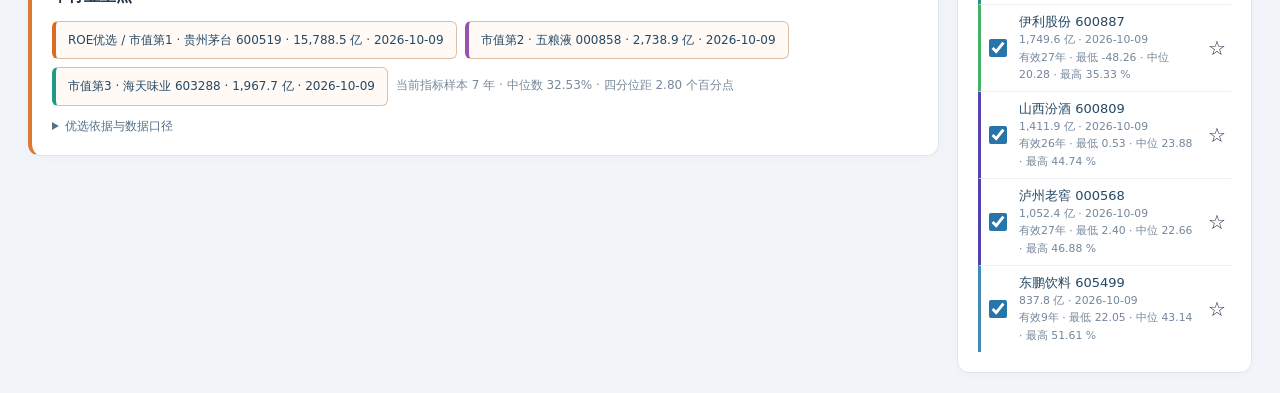
==== commit 511cc4bc: "Add commodity history charts and multi-period low percentile alerts" ====
--- a/index.html
+++ b/index.html
@@ -9,7 +9,7 @@
 </section>
 <div id="status" role="status">正在读取本地数据库…</div>
 <p id="metricNote" class="muted"></p><details id="payoutCoverage" hidden style="overflow:auto"></details>
-<nav class="view-tabs"><button id="industryView" aria-pressed="true">行业对比</button><button id="singleView" aria-pressed="false">单股多指标</button><a class="note-write" href="./watchlist.html">★ 自选股汇总</a></nav><section class="card notes-panel"><details open><summary id="notesTitle">备注与心得</summary><div class="notes-toolbar"><label>查看范围<select id="notesScope"><option value="auto">跟随当前股票／行业</option><option value="industry">当前行业心得</option></select></label><input id="notesSearch" type="search" placeholder="搜索当前对象的心得" aria-label="搜索心得"><a id="writeNote" class="note-write" target="_blank" rel="noopener noreferrer" hidden>新增心得（不覆盖）</a><button id="refreshNotes">刷新心得</button></div><p class="muted">写入时使用你已有的 GitHub 登录，保存后自动同步到此处，通常需要几分钟。每次新增都独立保存并记录创建时间，不覆盖原心得。修改请打开笔记；关闭 Issue 可归档隐藏，重新打开可恢复。请保留正文顶部的关联标记。</p><p id="notesStatus" class="muted" role="status">正在读取心得…</p><div id="notesList"></div></details></section><section class="workspace"><div class="maincol"><div class="card chartcard industry-panel"><div class="charthead"><div><h2 id="title">年报历史曲线</h2><p id="subtitle"></p></div><button id="reset">恢复行业全部个股</button></div>
+<nav class="view-tabs"><button id="industryView" aria-pressed="true">行业对比</button><button id="singleView" aria-pressed="false">单股多指标</button><a class="note-write" href="./watchlist.html">★ 自选股汇总</a><a class="note-write" href="./commodities.html">大宗商品</a></nav><section class="card notes-panel"><details open><summary id="notesTitle">备注与心得</summary><div class="notes-toolbar"><label>查看范围<select id="notesScope"><option value="auto">跟随当前股票／行业</option><option value="industry">当前行业心得</option></select></label><input id="notesSearch" type="search" placeholder="搜索当前对象的心得" aria-label="搜索心得"><a id="writeNote" class="note-write" target="_blank" rel="noopener noreferrer" hidden>新增心得（不覆盖）</a><button id="refreshNotes">刷新心得</button></div><p class="muted">写入时使用你已有的 GitHub 登录，保存后自动同步到此处，通常需要几分钟。每次新增都独立保存并记录创建时间，不覆盖原心得。修改请打开笔记；关闭 Issue 可归档隐藏，重新打开可恢复。请保留正文顶部的关联标记。</p><p id="notesStatus" class="muted" role="status">正在读取心得…</p><div id="notesList"></div></details></section><section class="workspace"><div class="maincol"><div class="card chartcard industry-panel"><div class="charthead"><div><h2 id="title">年报历史曲线</h2><p id="subtitle"></p></div><button id="reset">恢复行业全部个股</button></div>
 <div class="legend"><span class="orange">━ 指标优选 / 观察候选</span><span class="blue">━ 市值前三</span><span id="industryReference">┄ 行业中位数</span><span>悬停高亮 · 点击固定公司详情</span></div>
 <div class="mobile-tools"><button id="mobileStocks">选择个股</button><button id="mobileFilters">数值筛选</button></div><div class="years"><label>起始年份 <select id="from"></select></label><label>结束年份 <select id="to"></select></label><button id="allYears">全部年份</button><button id="download">保存图片</button></div>
 <div class="value-filters">
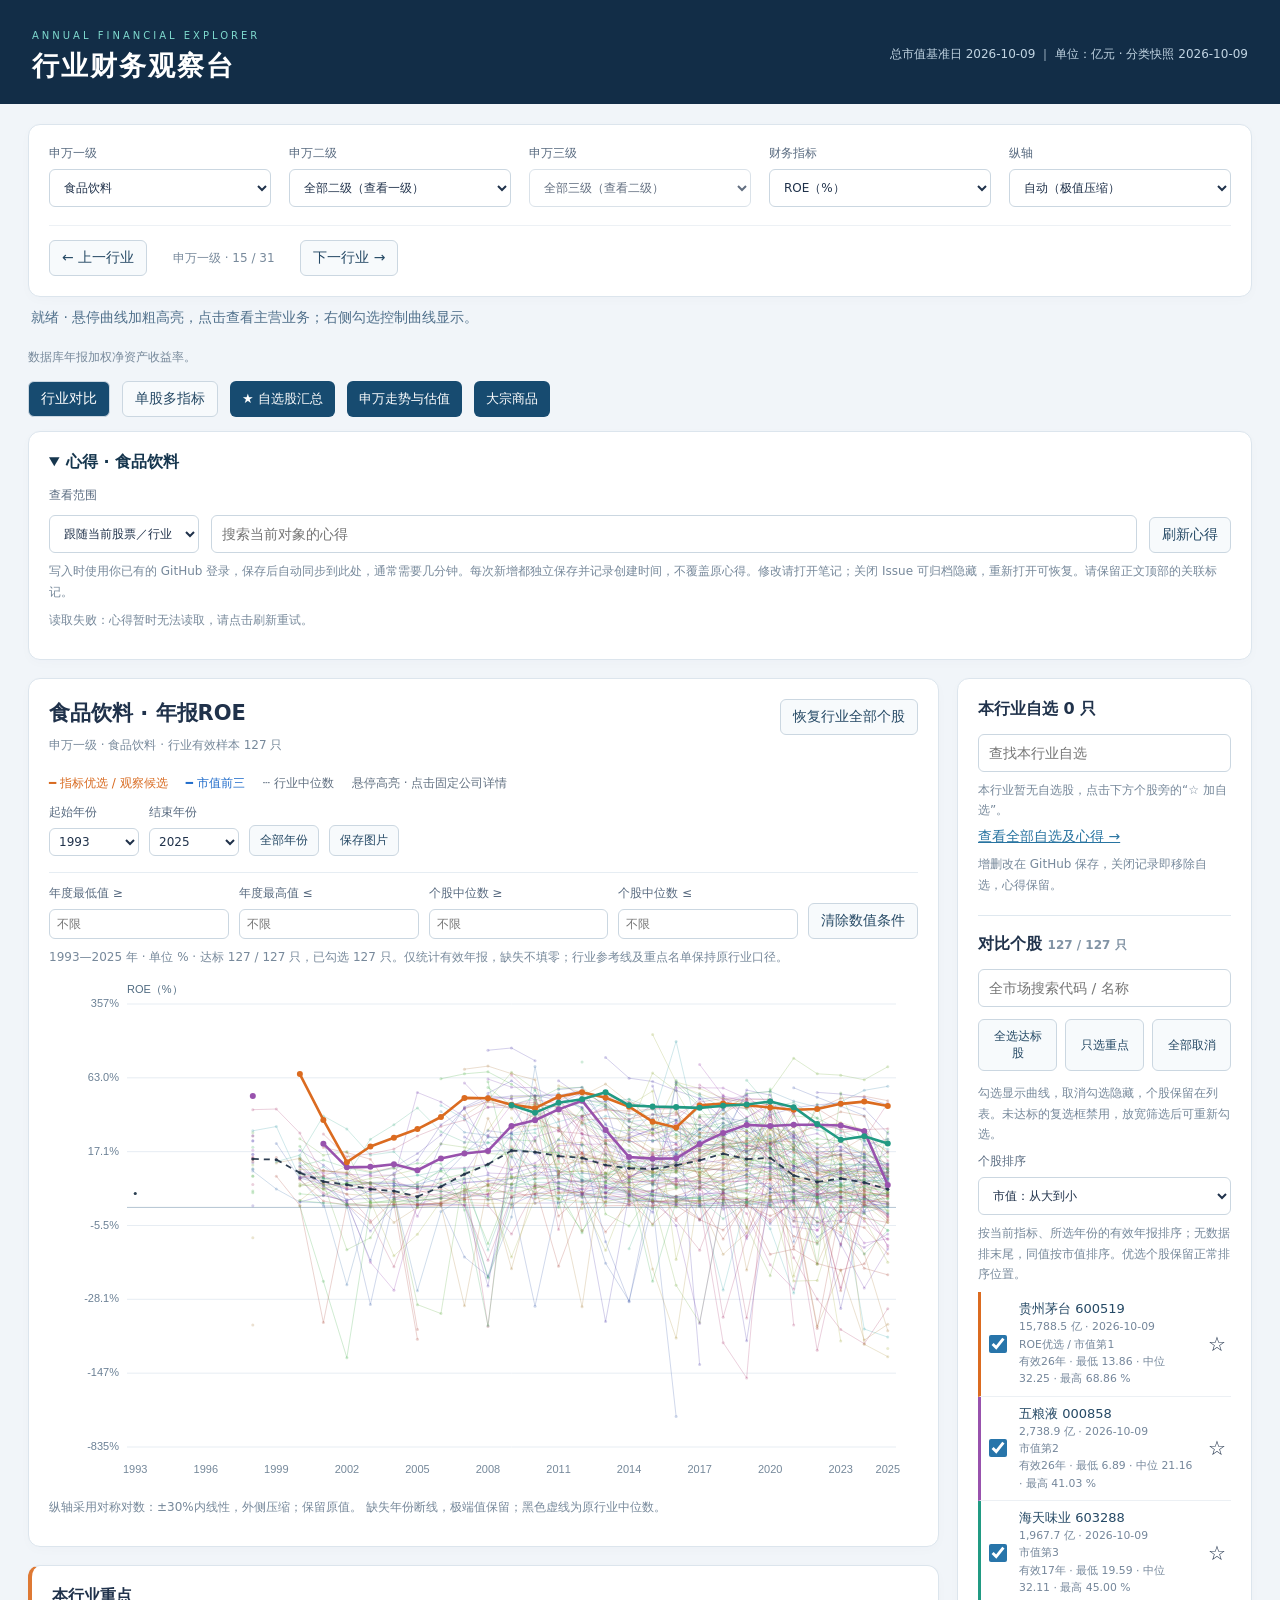
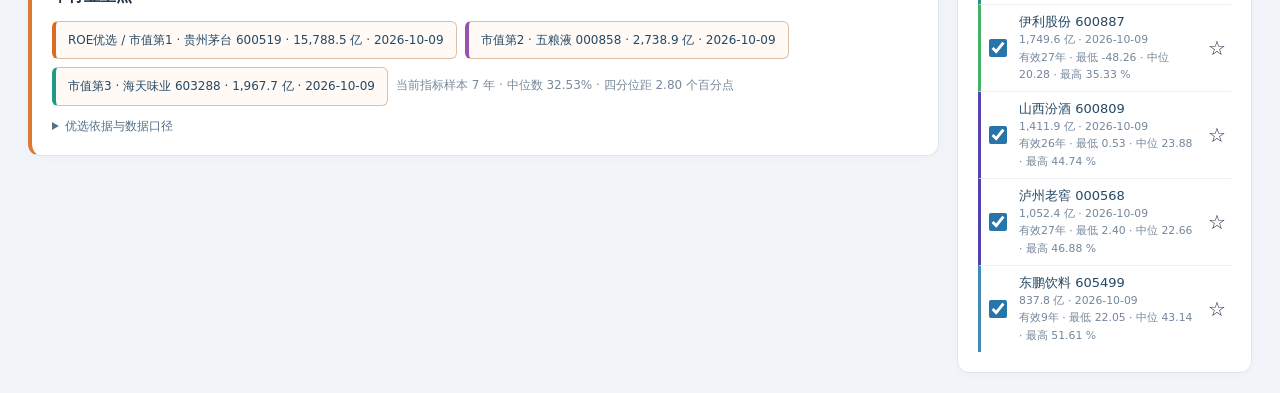
==== commit 5b3c84ec: "Publish aligned Shenwan index and valuation history" ====
--- a/index.html
+++ b/index.html
@@ -9,7 +9,7 @@
 </section>
 <div id="status" role="status">正在读取本地数据库…</div>
 <p id="metricNote" class="muted"></p><details id="payoutCoverage" hidden style="overflow:auto"></details>
-<nav class="view-tabs"><button id="industryView" aria-pressed="true">行业对比</button><button id="singleView" aria-pressed="false">单股多指标</button><a class="note-write" href="./watchlist.html">★ 自选股汇总</a><a class="note-write" href="./commodities.html">大宗商品</a></nav><section class="card notes-panel"><details open><summary id="notesTitle">备注与心得</summary><div class="notes-toolbar"><label>查看范围<select id="notesScope"><option value="auto">跟随当前股票／行业</option><option value="industry">当前行业心得</option></select></label><input id="notesSearch" type="search" placeholder="搜索当前对象的心得" aria-label="搜索心得"><a id="writeNote" class="note-write" target="_blank" rel="noopener noreferrer" hidden>新增心得（不覆盖）</a><button id="refreshNotes">刷新心得</button></div><p class="muted">写入时使用你已有的 GitHub 登录，保存后自动同步到此处，通常需要几分钟。每次新增都独立保存并记录创建时间，不覆盖原心得。修改请打开笔记；关闭 Issue 可归档隐藏，重新打开可恢复。请保留正文顶部的关联标记。</p><p id="notesStatus" class="muted" role="status">正在读取心得…</p><div id="notesList"></div></details></section><section class="workspace"><div class="maincol"><div class="card chartcard industry-panel"><div class="charthead"><div><h2 id="title">年报历史曲线</h2><p id="subtitle"></p></div><button id="reset">恢复行业全部个股</button></div>
+<nav class="view-tabs"><button id="industryView" aria-pressed="true">行业对比</button><button id="singleView" aria-pressed="false">单股多指标</button><a class="note-write" href="./watchlist.html">★ 自选股汇总</a><a class="note-write" href="./shenwan.html">申万走势与估值</a><a class="note-write" href="./commodities.html">大宗商品</a></nav><section class="card notes-panel"><details open><summary id="notesTitle">备注与心得</summary><div class="notes-toolbar"><label>查看范围<select id="notesScope"><option value="auto">跟随当前股票／行业</option><option value="industry">当前行业心得</option></select></label><input id="notesSearch" type="search" placeholder="搜索当前对象的心得" aria-label="搜索心得"><a id="writeNote" class="note-write" target="_blank" rel="noopener noreferrer" hidden>新增心得（不覆盖）</a><button id="refreshNotes">刷新心得</button></div><p class="muted">写入时使用你已有的 GitHub 登录，保存后自动同步到此处，通常需要几分钟。每次新增都独立保存并记录创建时间，不覆盖原心得。修改请打开笔记；关闭 Issue 可归档隐藏，重新打开可恢复。请保留正文顶部的关联标记。</p><p id="notesStatus" class="muted" role="status">正在读取心得…</p><div id="notesList"></div></details></section><section class="workspace"><div class="maincol"><div class="card chartcard industry-panel"><div class="charthead"><div><h2 id="title">年报历史曲线</h2><p id="subtitle"></p></div><button id="reset">恢复行业全部个股</button></div>
 <div class="legend"><span class="orange">━ 指标优选 / 观察候选</span><span class="blue">━ 市值前三</span><span id="industryReference">┄ 行业中位数</span><span>悬停高亮 · 点击固定公司详情</span></div>
 <div class="mobile-tools"><button id="mobileStocks">选择个股</button><button id="mobileFilters">数值筛选</button></div><div class="years"><label>起始年份 <select id="from"></select></label><label>结束年份 <select id="to"></select></label><button id="allYears">全部年份</button><button id="download">保存图片</button></div>
 <div class="value-filters">
